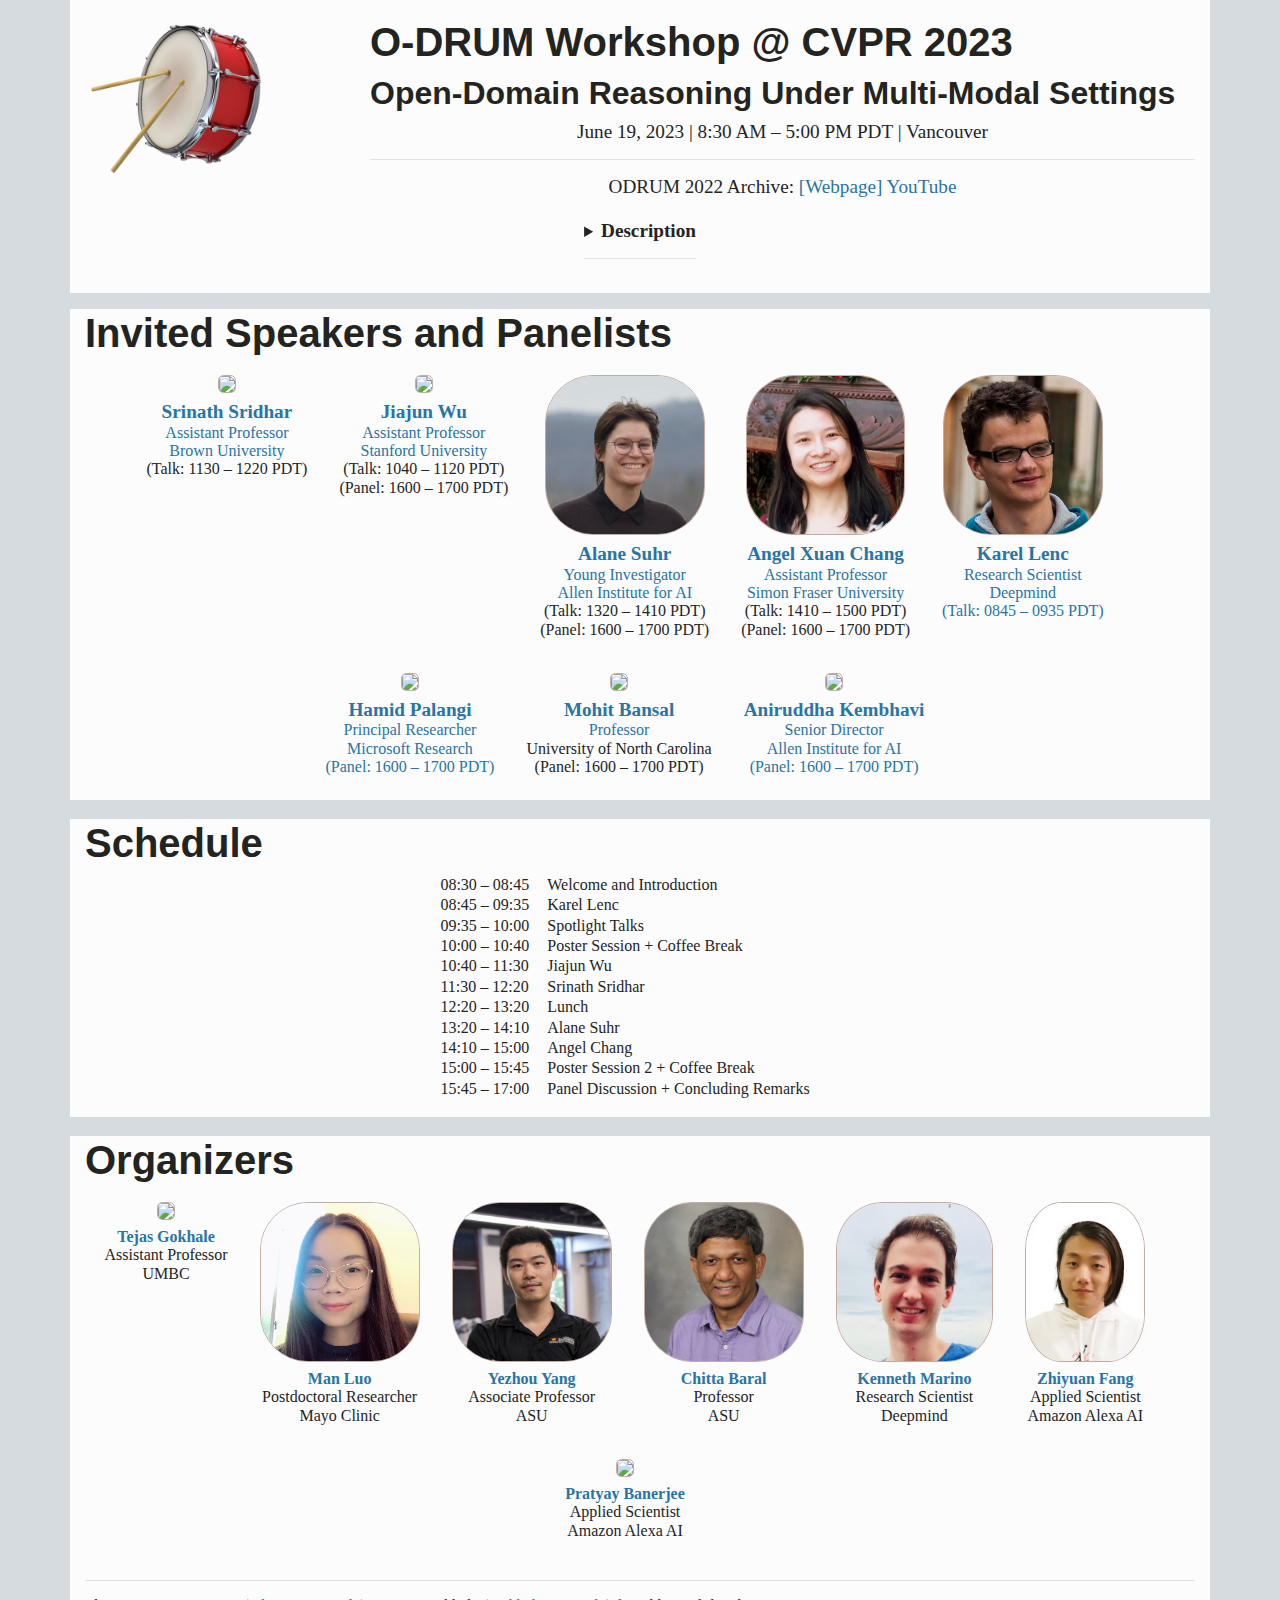
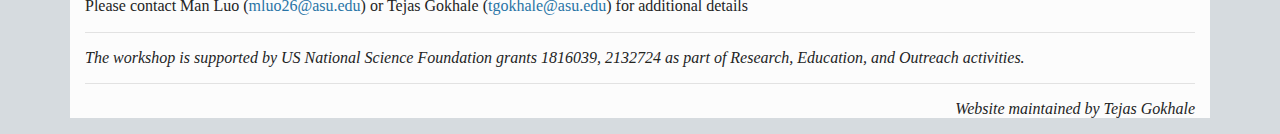
==== index.html @ 787901aa "updates" ====
<!doctype html>
<html lang="en" xmlns="http://www.w3.org/1999/xhtml">
<head>
  <meta charset="UTF-8">
  <meta name="viewport" content="width=device-width">
  <meta http-equiv="Content-Type" content="text/html; charset=UTF-8">
  <meta http-equiv="X-UA-Compatible" content="chrome=1">
  <meta name="author" content="Tejas Gokhale">
  <meta property="og:image" content="images/drum.png" />
  <title>O-DRUM CVPR 2023</title>
  <link rel="stylesheet" type="text/css" href="css/bootstrap.min.css">
  <link rel="icon" type="image/png" href="images/drum.png">
  <link href="https://use.fontawesome.com/releases/v5.0.4/css/all.css" rel="stylesheet">
  <meta name="mobile-web-app-capable" content="yes">
  <link rel="icon" href="./favicon.png" type="image/png" />

  <style>
    body {
      overflow-y: scroll;
    }
    .markdown-body h1 {
      display: flex;
    }
    .markdown-body form {
      margin-left: 10px;
    }
    .markdown-body input {
      margin: 0;
      padding: 0 10px;
      border: 1px solid #eaecef;
      border-radius: 3px;
      width: 100%;
      flex: 1 1;
    }
    table, tr, td {
      border: none;
    }
    table.fixed {table-layout:fixed; width:90px;}/*Setting the table width is important!*/
    table.fixed td {overflow:hidden;}/*Hide text outside the cell.*/
    table.fixed td:nth-of-type(1) {width:250px;}/*Setting the width of column 1.*/
    table.fixed td:nth-of-type(2) {width:250px;}/*Setting the width of column 2.*/
    table.fixed td:nth-of-type(3) {width:250px;}/*Setting the width of column 3.*/
    table.fixed td:nth-of-type(4) {width:250px;}/*Setting the width of column 4.*/
    table.fixed td:nth-of-type(5) {width:250px;}/*Setting the width of column 5.*/
  </style>
</head>

<body>
<div class="container" style="background-color: #fcfcfc;">
  <div class="row mb-3 justify-content-center">
    <div class="col-md-3" style="font-family: Lato, Helvetica, arial, sans-serif;">
      <img src="images/drum.png"  height=200px>
    </div>
    <div class="col-md-9">
      <br>
      <h1 >O-DRUM Workshop @ CVPR 2023</h1>
      <h2 >Open-Domain Reasoning Under Multi-Modal Settings</h2>
      <big><center>
        June 19, 2023 | 8:30 AM &ndash; 5:00 PM PDT | Vancouver 
        <br/> <hr>ODRUM 2022 Archive: <a href="./archive_2022.html">[Webpage]</a> <a href="https://youtu.be/vxizyhlTRLU"> YouTube </a> 
      </center></big>
              <br>
    </div>
    <center>
    <details>
      <summary><big><b>Description</b></big></summary>
      <p>
        AI has undergone a paradigm shift in the past decade &ndash; the connection between vision and language (V+L) is now an integral part of AI, with deep impact beyond vision and NLP &ndash; robotics, graphics, cybersecurity, and HCI are utilizing V+L tools and there are direct industrial implications for software, arts, and media. The link between vision and language is much more complex than simple image--text alignment – the use of language for reasoning beyond the visible (for example, physical reasoning, spatial reasoning, commonsense reasoning, and embodied reasoning) is being pursued. Open-Domain Reasoning in Multi-Modal Settings (ODRUM 2023) provides a platform for discussions on multimodal (vision+language) topics with special emphasis on reasoning capabilities.
      </p>
      <p>
        The aim of ODRUM 2023 is to address the emerging topic of visual reasoning using multiple modalities (such as text, images, videos, audio, etc.). The workshop will feature invited talks by experts in the realm of reasoning such as: embodied AI, navigation, learning via interaction and collaboration with humans, building large V+L that can perform multiple tasks, visual grounding, and the use of language to instruct robots. Participants and speakers will converge for a panel discussion to discuss the importance of reasoning (a core AI topic that has a rich and long history since the 1950s) to computer vision, relevance to recent progress in visual reasoning, discuss trends and challenges in open-domain reasoning, from different perspectives of NLP, vision, machine learning, and robotics researchers.
      </p>
    </details>
    <hr/><br/>
    </center>
  </div>
</div>


<div class="container" style="background-color: #fcfcfc;">
  <h1>Invited Speakers and Panelists</h1>
  <div class="row col-md-12 justify-content-center">
    <div class="profile">
      <a href="https://cs.brown.edu/people/ssrinath/">
        <img class="profile_img" height="160px" style="border-radius:30%" src="https://cs.brown.edu/people/ssrinath/images/www.jpg" >
        <br><big><b>Srinath Sridhar</b></big>
        <br/>Assistant Professor
        <br/>Brown University
      </a>
      <br/>(Talk: 1130 &ndash; 1220 PDT) 
    </div>

    <div class="profile">
      <a href="https://jiajunwu.com/">
        <img class="profile_img" height="160px" style="border-radius:30%" src="https://jiajunwu.com/images/Jiajun_Wu.jpg" >
        <br><big><b>Jiajun Wu</b></big>
        <br/>Assistant Professor
        <br/>Stanford University
      </a>
      <br/>(Talk: 1040 &ndash; 1120 PDT) 
      <br/>(Panel: 1600 &ndash; 1700 PDT)
    </div>

    <div class="profile">
      <a href="https://www.alanesuhr.com/">
        <img class="profile_img" height="160px" style="border-radius:30%" src="images/alane.jpg" >
        <br><big><b>Alane Suhr</b></big>
        <br/>Young Investigator
        <br/>Allen Institute for AI
      </a>
      <br/>(Talk: 1320 &ndash; 1410 PDT) 
      <br/>(Panel: 1600 &ndash; 1700 PDT)
    </div>

    <div class="profile">
      <a href="https://angelxuanchang.github.io/">
        <img class="profile_img" height="160px" style="border-radius:30%" src="images/angel.jpg" >
        <br><big><b>Angel Xuan Chang</b></big>
        <br/>Assistant Professor
        <br/>Simon Fraser University
      </a>
      <br/>(Talk: 1410 &ndash; 1500 PDT) 
      <br/>(Panel: 1600 &ndash; 1700 PDT)
    </div>

    <div class="profile">
      <a href="https://www.robots.ox.ac.uk/~karel/">
        <img class="profile_img" height="160px" style="border-radius:30%" src="images/karel.jpeg" >
        <br><big><b>Karel Lenc</b></big>
        <br/>Research Scientist
        <br/>Deepmind
        <br/>(Talk: 0845 &ndash; 0935 PDT)
      </a>
    </div>

    <div class="profile">
      <a href="https://www.hamidpalangi.com/">
        <img class="profile_img" height="160px" style="border-radius:30%" src="https://www.hamidpalangi.com/images/hamid_palangi_2021_b2.jpg" >
        <br><big><b>Hamid Palangi</b></big>
        <br/>Principal Researcher
        <br/>Microsoft Research
        <br/>(Panel: 1600 &ndash; 1700 PDT)
      </a>
    </div>

    <div class="profile">
      <a href="https://www.cs.unc.edu/~mbansal/">
        <img class="profile_img" height="160px" style="border-radius:30%" src="https://www.cs.unc.edu/~mbansal/images/mb2019.png" >
        <br><big><b>Mohit Bansal</b></big>
        <br/>Professor
      </a>
      <br/>University of North Carolina
      <br/>(Panel: 1600 &ndash; 1700 PDT)
    </div>

    <div class="profile">
      <a href="https://anikem.github.io/">
        <img class="profile_img" height="160px" style="border-radius:30%" src="https://anikem.github.io/images/profile_aniK.jpg" >
        <br><big><b>Aniruddha Kembhavi</b></big>
        <br/>Senior Director
        <br/>Allen Institute for AI
        <br/>(Panel: 1600 &ndash; 1700 PDT)
      </a>
    </div>
  </div>
</div>

<br>
<div class="container" style="background-color: #fcfcfc;">
  <h1>Schedule</h1>
  <div class="row col-md-12 justify-content-center">
    <table>
      <tr><td>08:30 &ndash; 08:45&nbsp;&nbsp;</td><td>&nbsp;&nbsp;Welcome and Introduction</td></tr>
      <tr><td>08:45 &ndash; 09:35&nbsp;&nbsp;</td><td>&nbsp;&nbsp;Karel Lenc</td></tr>
      <tr><td>09:35 &ndash; 10:00&nbsp;&nbsp;</td><td>&nbsp;&nbsp;Spotlight Talks</td></tr>
      <tr><td>10:00 &ndash; 10:40&nbsp;&nbsp;</td><td>&nbsp;&nbsp;Poster Session + Coffee Break</td></tr>
      <tr><td>10:40 &ndash; 11:30&nbsp;&nbsp;</td><td>&nbsp;&nbsp;Jiajun Wu</td></tr>
      <tr><td>11:30 &ndash; 12:20&nbsp;&nbsp;</td><td>&nbsp;&nbsp;Srinath Sridhar</td></tr>
      <tr><td>12:20 &ndash; 13:20&nbsp;&nbsp;</td><td>&nbsp;&nbsp;Lunch</td></tr>
      <tr><td>13:20 &ndash; 14:10&nbsp;&nbsp;</td><td>&nbsp;&nbsp;Alane Suhr</td></tr>
      <tr><td>14:10 &ndash; 15:00&nbsp;&nbsp;</td><td>&nbsp;&nbsp;Angel Chang</td></tr>
      <tr><td>15:00 &ndash; 15:45&nbsp;&nbsp;</td><td>&nbsp;&nbsp;Poster Session 2 + Coffee Break</td></tr>
      <tr><td>15:45 &ndash; 17:00&nbsp;&nbsp;</td><td>&nbsp;&nbsp;Panel Discussion + Concluding Remarks</td></tr>
    </table>
  </div>
  <br>
</div>
<br/>
<div class="container" style="background-color: #fcfcfc;">
  <h1>Organizers</h1>
  <div class="row col-md-12 justify-content-center">
    <div class="profile">
      <a href="https://tejasgokhale.com">
        <img class="profile_img" height="160px" style="border-radius:30%" src="https://www.tejasgokhale.com/images/tejas/tg_hawaii_square.png">
      <br><b>Tejas Gokhale</b></a>
      <br>Assistant Professor
      <br>UMBC
    </div>
    <div class="profile">
      <a href="https://luomancs.github.io/">
        <img class="profile_img" height="160px" style="border-radius:30%" src="images/man.jpg">
      <br><b>Man Luo</b></a>
      <br/>Postdoctoral Researcher
      <br/>Mayo Clinic
    </div>
    <div class="profile">
      <a href="https://yezhouyang.engineering.asu.edu/">
        <img class="profile_img" height="160px" style="border-radius:30%" src="images/yezhou.png">
      <br><b>Yezhou Yang</b></a>
      <br>Associate Professor
      <br>ASU
    </div> 
    <div class="profile">
      <a href="https://www.public.asu.edu/~cbaral/">
        <img class="profile_img" height="160px" style="border-radius:30%" src="images/cbaral.png">
        <br><b>Chitta Baral</b></a>
        <br>Professor
        <br>ASU<br>
    </div>
    <div class="profile">
      <a href="http://kennethmarino.com/">
        <img class="profile_img" height="160px" style="border-radius:30%" src="images/kenny.PNG">
      <br><b>Kenneth Marino</b></a>
      <br>Research Scientist
      <br>Deepmind
    </div>
    <div class="profile">
      <a href="https://www.public.asu.edu/~zfang29/">
        <img class="profile_img" height="160px" style="border-radius:30%" src="images/jacob.jpg">
      <br><b>Zhiyuan Fang</b></a>
      <br>Applied Scientist
      <br>Amazon Alexa AI
    </div>
    <div class="profile">
      <a href="https://pratyay-banerjee.github.io/">
        <img class="profile_img" height="160px" style="border-radius:30%" src="https://scholar.googleusercontent.com/citations?view_op=medium_photo&user=CtnHOHoAAAAJ&citpid=2">
      <br><b>Pratyay Banerjee</b></a>
      <br>Applied Scientist
      <br>Amazon Alexa AI
    </div>
  </div>


<!--     <h1>Call for Papers</h1>
    We invite submissions related to the broad topic area of multi-modal understanding, reasoning and comprehension, including but not limited to following topics:
    <ul>
      <li> Visual Reasoning using multiple modalities such as images, videos, audio, and text </li>
      <li> Visual Grounding with natural language </li>
      <li> Embodied perception, such as vision--language navigation </li>
      <li> Use of natural language, instructions, or other vision--language supervision in robotics </li>
      <li> Collaborative and multimodal learning, with human interaction and/or feedback </li>
      <li> Multimodal information retrieval </li>
      <li> Methods of retrieval that facilitate additional tasks, such as image and video captioning, visual grounding, VQA, image generation, and graphics, among others
      </li>
      <li> Utilization of Retrieval in unsupervised/few-shot/zero-shot learning for data augmentation and generation. </li>
      <li> New datasets or task designs for open-domain reasoning, use of knowledge bases in multimodal reasoning, or any other multimodal tasks </li>
      <li> Modification and enhancement of existing multi-modal comprehension tasks, including VQA, VQA with Knowledge (e.g., OK-VQA, Web-QA, etc).</li>
      <li> Design of new evaluation metrics for multimodal tasks </li>
      <li> Analysis, commentary, or position pieces on existing evaluation metrics in multimodal tasks </li>
      <li> Image and video analytics </li>
      <li> Efficient and/or robust representation learning </li>
      <li> Reliability and Robustness issues in multimodal learning and reasoning </li>
      <li> The role of external knowledge in multimodal reasoning </li>
      <li> Continual / Lifelong / Online multimodal learning </li>
    </ul>
    <p>
      We encourage two types of submissions:
      <ul>
        <li> Extended abstracts (four pages plus an unlimited number of references) </li>
        <li> Long papers (8 pages maximum with unlimited references) </li>
      </ul>
    </p>
    <p>
      All submitted materials must be anonymized and formatted according to the <a href="https://cvpr2023.thecvf.com/Conferences/2023/AuthorGuidelines"> CVPR 2023 author guidelines and template</a>. Accepted papers will be presented as posters at the workshop, where attendees, invited speakers, and organizers will engage in discussion. We intend to highlight three best papers during the workshop session with spotlight presentations. We will give authors of all accepted papers an option to opt-in or opt-out of CVPR proceedings.
    </p>

    <br/>
    <h3>Important Dates:</h3>
      <table border="1" cellpadding="15">
        <tr>
          <td>&diams; <i>Submission Deadline:</i>&nbsp;&nbsp;</td><td>&nbsp;&nbsp;March 24, 2023, 23:59 PDT</td>
        </tr>
        <tr>
          <td>&diams; <i>Notification of Decision:</i>&nbsp;&nbsp;</td><td>&nbsp;&nbsp;March 31, 2023</td>
        </tr>
        <tr>
          <td>&diams; <i>Camera Ready Deadline:</i>&nbsp;&nbsp;</td><td>&nbsp;&nbsp;April 08, 2022 , 12:00 PDT</td>
        </tr>
        <tr>
          <td>&diams; <i>Submission website (CMT):</i></td>
          <td> <a href="https://cmt3.research.microsoft.com/ODRUM2023/">https://cmt3.research.microsoft.com/ODRUM2023/</a> </td>
        </tr>
      </table>
      <br/>


    <br/><hr/><br/> -->
 
      <hr>
      Please contact Man Luo (<a href="mailto: mluo26@asu.edu">mluo26@asu.edu</a>) or Tejas Gokhale (<a href="mailto: tgokhale@asu.edu">tgokhale@asu.edu</a>) for additional details
      <hr>
      <i> The workshop is supported by US National Science Foundation grants 1816039, 2132724 as part of Research, Education, and Outreach activities. </i>
      <hr>
      <p align='right'><i>Website maintained by Tejas Gokhale </i> </p>

  </div>
<!-- </div> -->
</body>
</html>
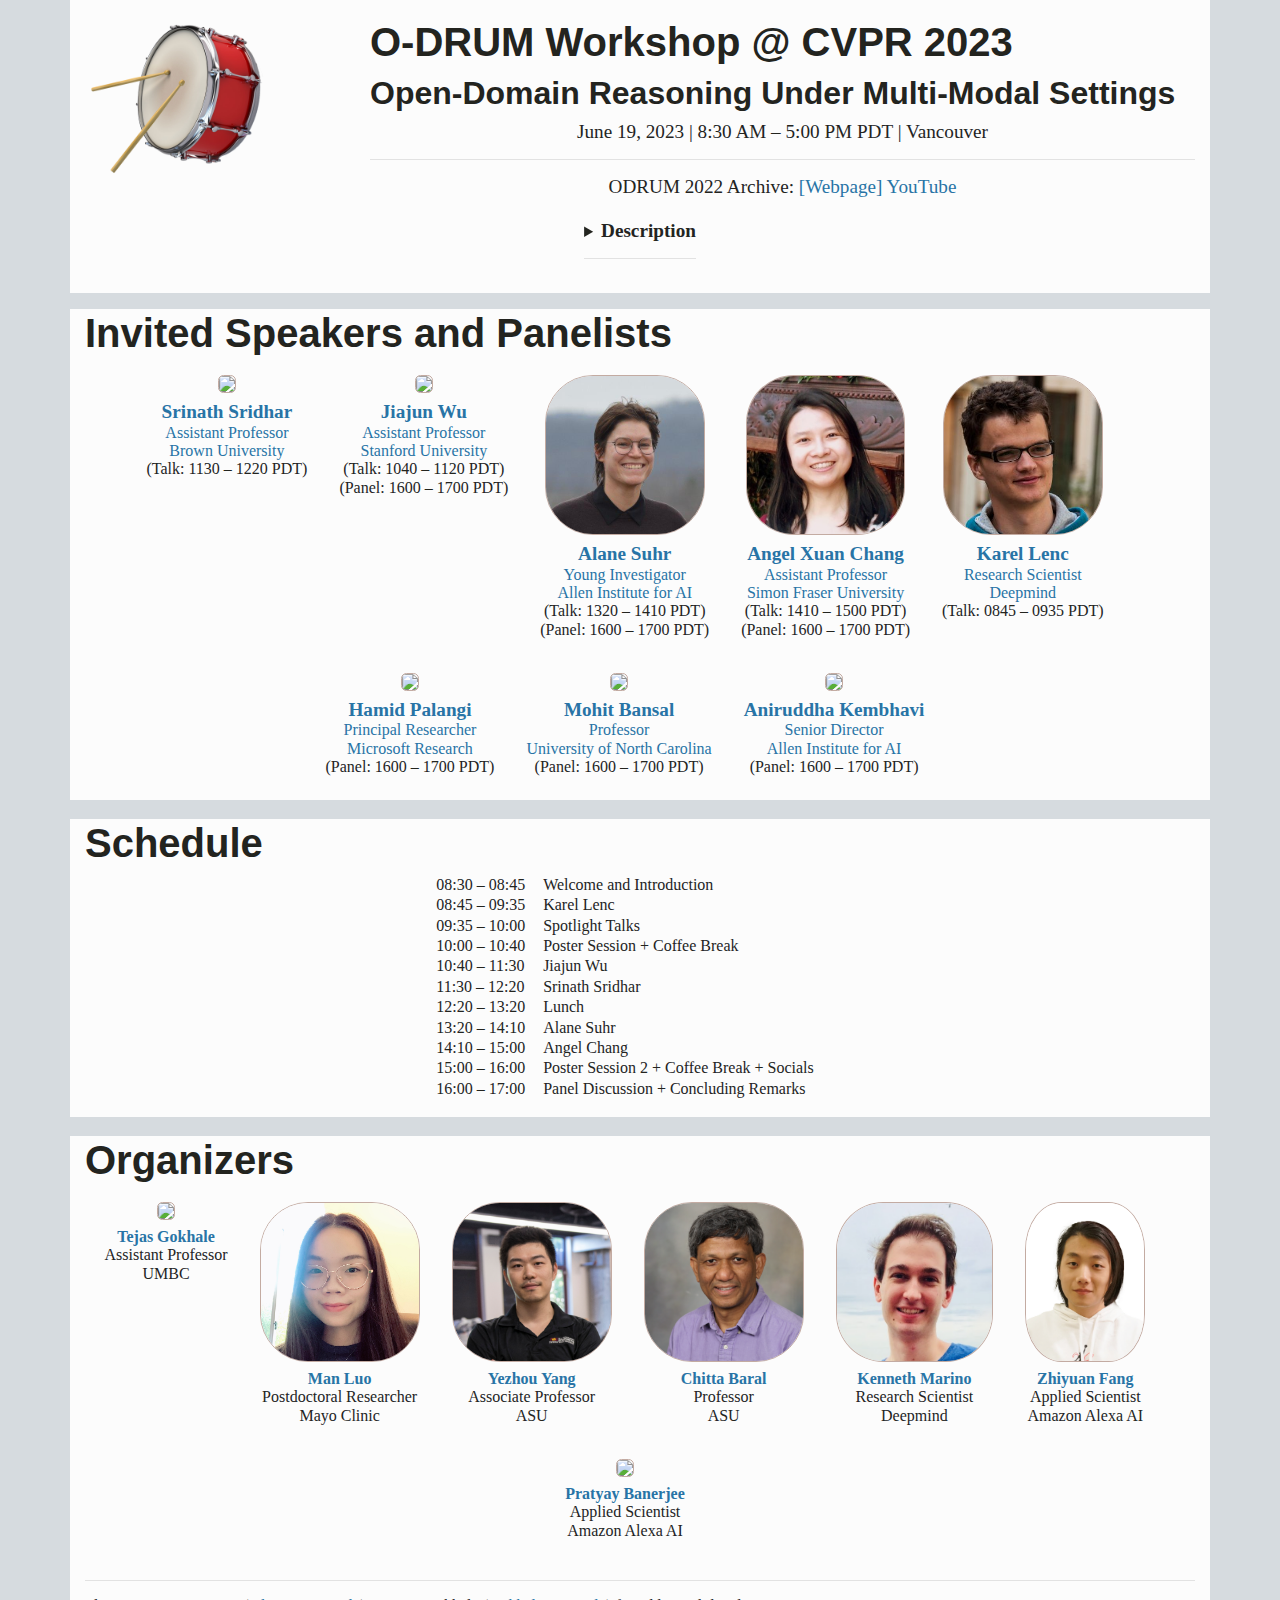
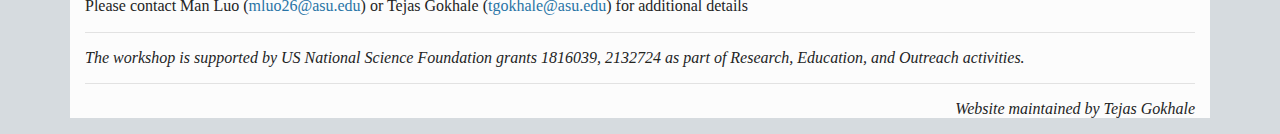
==== commit 23899d1f: "Update index.html" ====
--- a/index.html
+++ b/index.html
@@ -129,8 +129,8 @@
         <br><big><b>Karel Lenc</b></big>
         <br/>Research Scientist
         <br/>Deepmind
-        <br/>(Talk: 0845 &ndash; 0935 PDT)
-      </a>
+      </a>
+      <br/>(Talk: 0845 &ndash; 0935 PDT)
     </div>
 
     <div class="profile">
@@ -139,8 +139,8 @@
         <br><big><b>Hamid Palangi</b></big>
         <br/>Principal Researcher
         <br/>Microsoft Research
-        <br/>(Panel: 1600 &ndash; 1700 PDT)
-      </a>
+      </a>
+      <br/>(Panel: 1600 &ndash; 1700 PDT)
     </div>
 
     <div class="profile">
@@ -148,8 +148,8 @@
         <img class="profile_img" height="160px" style="border-radius:30%" src="https://www.cs.unc.edu/~mbansal/images/mb2019.png" >
         <br><big><b>Mohit Bansal</b></big>
         <br/>Professor
-      </a>
-      <br/>University of North Carolina
+        <br/>University of North Carolina
+      </a>
       <br/>(Panel: 1600 &ndash; 1700 PDT)
     </div>
 
@@ -159,8 +159,8 @@
         <br><big><b>Aniruddha Kembhavi</b></big>
         <br/>Senior Director
         <br/>Allen Institute for AI
-        <br/>(Panel: 1600 &ndash; 1700 PDT)
-      </a>
+      </a>
+      <br/>(Panel: 1600 &ndash; 1700 PDT)
     </div>
   </div>
 </div>
@@ -179,8 +179,8 @@
       <tr><td>12:20 &ndash; 13:20&nbsp;&nbsp;</td><td>&nbsp;&nbsp;Lunch</td></tr>
       <tr><td>13:20 &ndash; 14:10&nbsp;&nbsp;</td><td>&nbsp;&nbsp;Alane Suhr</td></tr>
       <tr><td>14:10 &ndash; 15:00&nbsp;&nbsp;</td><td>&nbsp;&nbsp;Angel Chang</td></tr>
-      <tr><td>15:00 &ndash; 15:45&nbsp;&nbsp;</td><td>&nbsp;&nbsp;Poster Session 2 + Coffee Break</td></tr>
-      <tr><td>15:45 &ndash; 17:00&nbsp;&nbsp;</td><td>&nbsp;&nbsp;Panel Discussion + Concluding Remarks</td></tr>
+      <tr><td>15:00 &ndash; 16:00&nbsp;&nbsp;</td><td>&nbsp;&nbsp;Poster Session 2 + Coffee Break + Socials</td></tr>
+      <tr><td>16:00 &ndash; 17:00&nbsp;&nbsp;</td><td>&nbsp;&nbsp;Panel Discussion + Concluding Remarks</td></tr>
     </table>
   </div>
   <br>
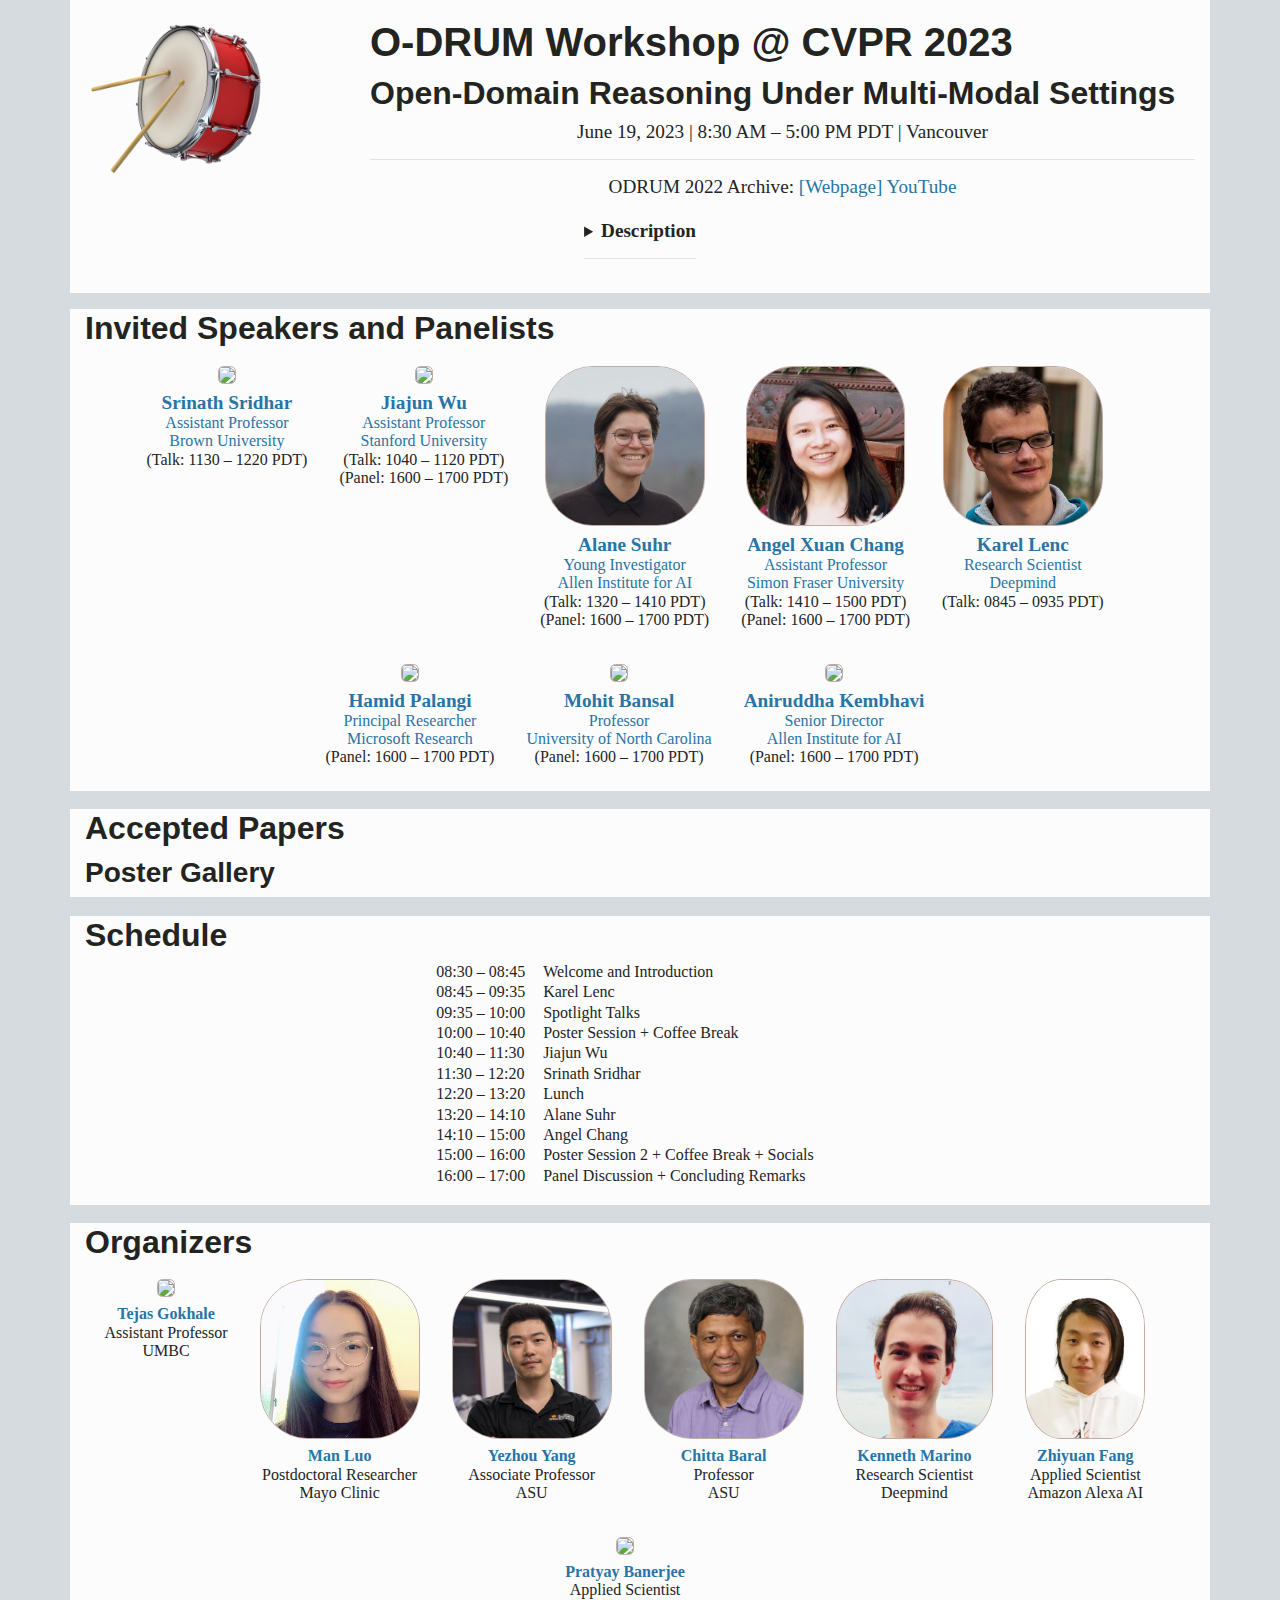
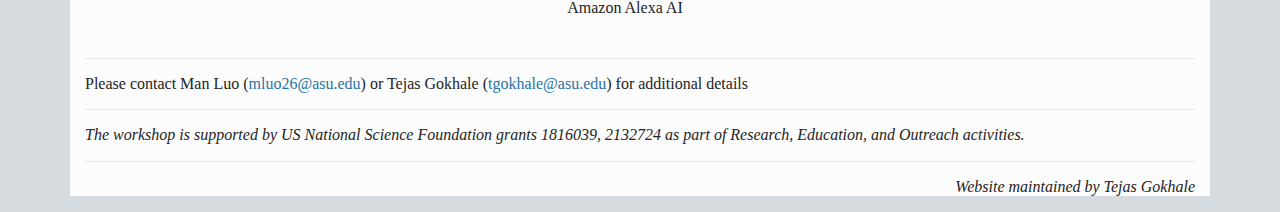
==== commit 0beabb3e: "Update index.html" ====
--- a/index.html
+++ b/index.html
@@ -78,7 +78,7 @@
 
 
 <div class="container" style="background-color: #fcfcfc;">
-  <h1>Invited Speakers and Panelists</h1>
+  <h2>Invited Speakers and Panelists</h2>
   <div class="row col-md-12 justify-content-center">
     <div class="profile">
       <a href="https://cs.brown.edu/people/ssrinath/">
@@ -167,7 +167,18 @@
 
 <br>
 <div class="container" style="background-color: #fcfcfc;">
-  <h1>Schedule</h1>
+  <h2>Accepted Papers</h2>
+  <div class="row col-md-12 justify-content-center">
+  </div>
+
+  <h3>Poster Gallery</h3>
+  <div class="row col-md-12 justify-content-center">
+  </div>
+</div>
+
+<br>
+<div class="container" style="background-color: #fcfcfc;">
+  <h2>Schedule</h2>
   <div class="row col-md-12 justify-content-center">
     <table>
       <tr><td>08:30 &ndash; 08:45&nbsp;&nbsp;</td><td>&nbsp;&nbsp;Welcome and Introduction</td></tr>
@@ -187,7 +198,7 @@
 </div>
 <br/>
 <div class="container" style="background-color: #fcfcfc;">
-  <h1>Organizers</h1>
+  <h2>Organizers</h2>
   <div class="row col-md-12 justify-content-center">
     <div class="profile">
       <a href="https://tejasgokhale.com">
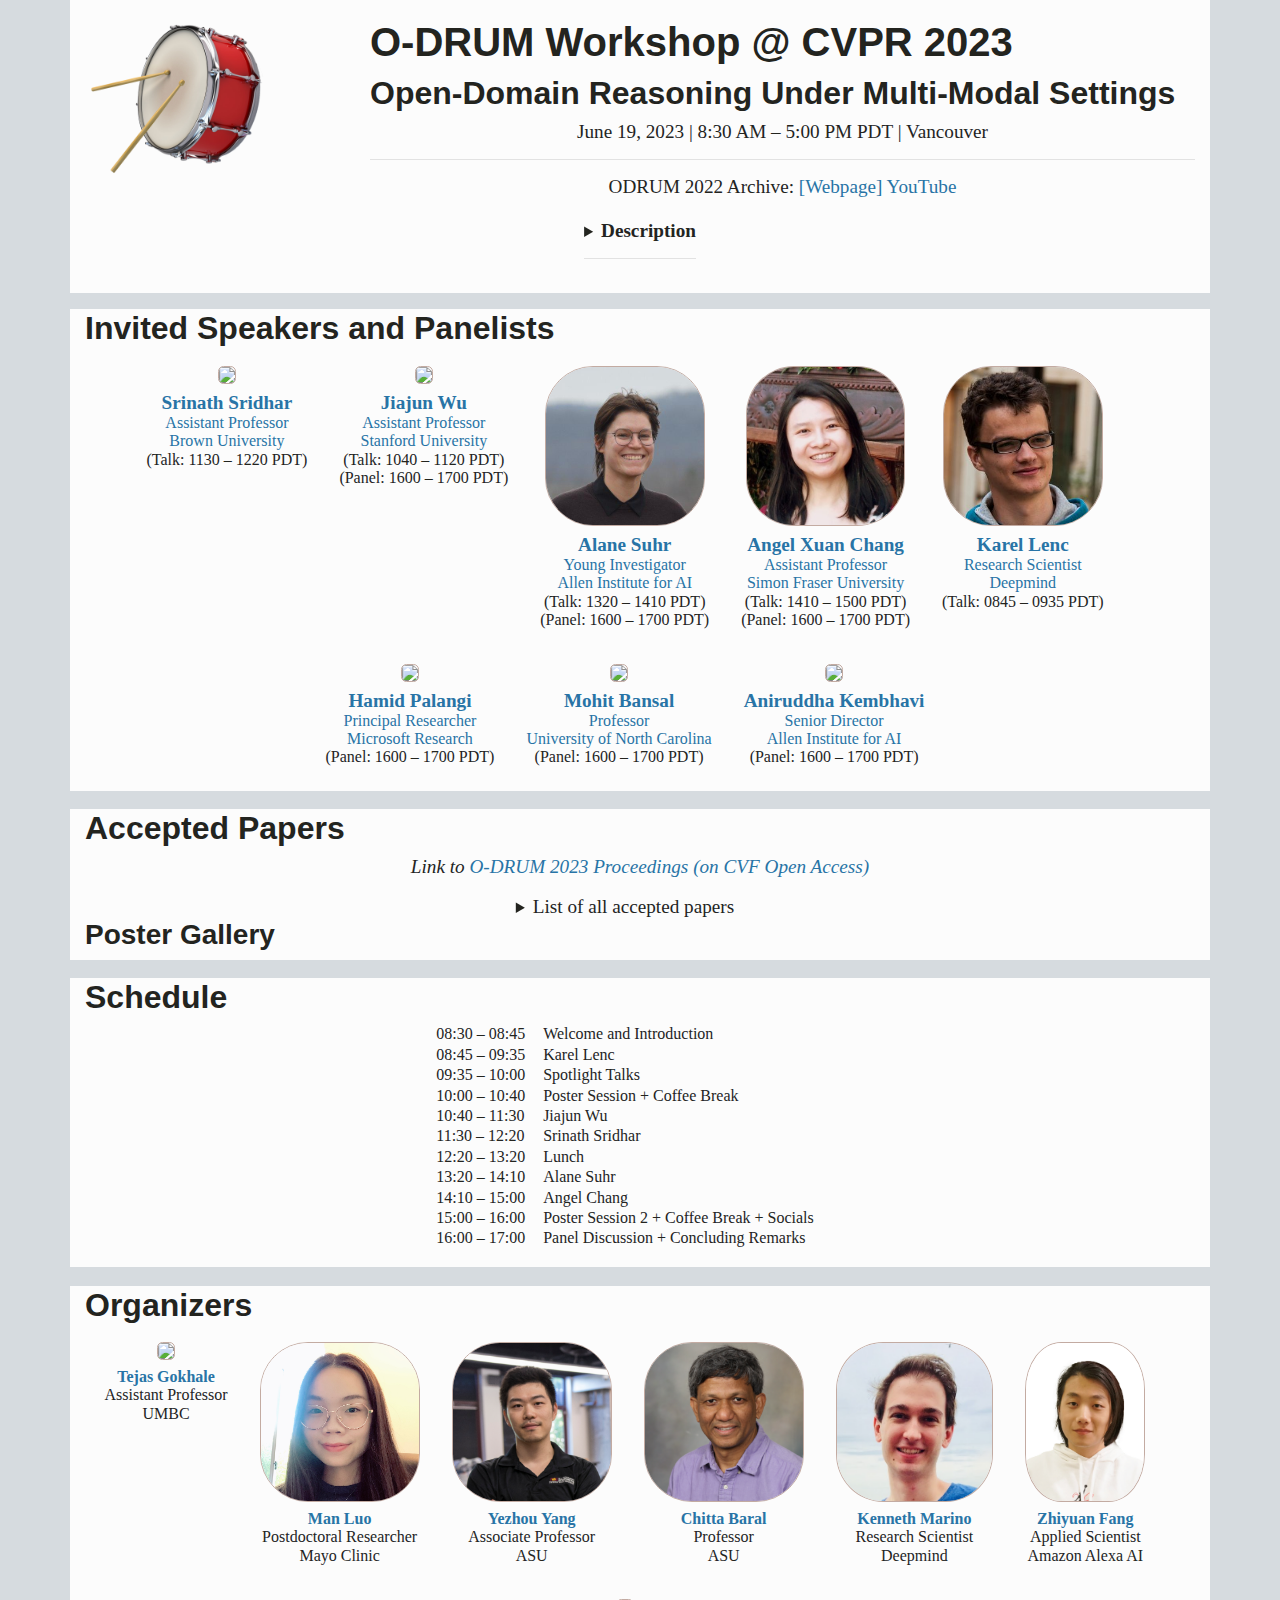
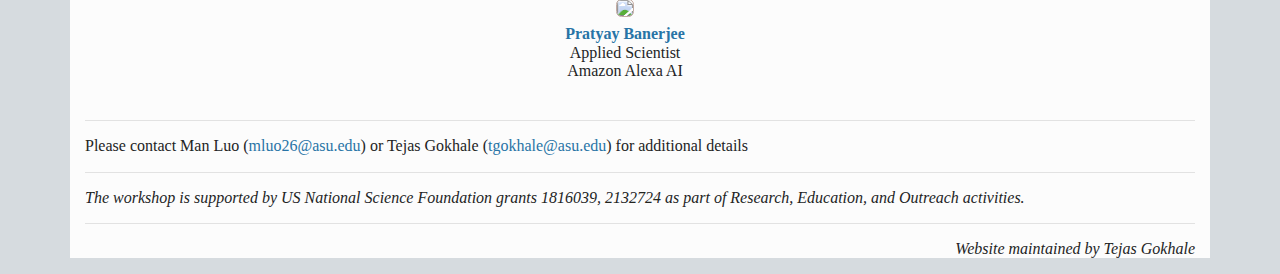
==== commit d731f031: "Update index.html" ====
--- a/index.html
+++ b/index.html
@@ -168,7 +168,122 @@
 <br>
 <div class="container" style="background-color: #fcfcfc;">
   <h2>Accepted Papers</h2>
+  <center><i><big>Link to <a href="https://openaccess.thecvf.com/CVPR2023_workshops/O-DRUM">O-DRUM 2023 Proceedings (on CVF Open Access)</a></big></i></center>
+  <br>
   <div class="row col-md-12 justify-content-center">
+    <details><summary><big>List of all accepted papers</big></summary>
+      <ul>
+      <li>
+        Learn to Explain: Multimodal Reasoning via Thought Chains for Science Question Answering
+        <br/> <i>Pan Lu (The University of California, Los Angeles)*; Swaroop Ranjan Mishra (self); Tony Xia (UCLA); Liang Qiu (University of California, Los Angeles); Kai-Wei Chang (UCLA); Song-Chun Zhu (ucla); Oyvind Tafjord (AI2); Peter Clark (Allen Institute for AI); Ashwin Kalyan (Georgia Institute of Technology)</i>
+      </li>
+      <li>
+        Dynamic Prompt Learning via Policy Gradient for Semi-structured Mathematical Reasoning
+        <i>Pan Lu (The University of California, Los Angeles)*; Liang Qiu (University of California, Los Angeles); Kai-Wei Chang (UCLA); Ying Nian Wu (University of California, Los Angeles); Song-Chun Zhu (ucla); Tanmay Rajpurohit (Georgia Institute of Technology); Peter Clark (Allen Institute for AI); Ashwin Kalyan (Georgia Institute of Technology)</i>
+      </li>
+
+      <li>TEVAD: Improved video anomaly detection with captions
+        <i>Weiling Chen (Hyundai Motor Group Innovation Center in Singapore)*; Keng Teck Ma ( Hyundai Motor Group Innovation Center in Singapore); Zi Jian Yew (Hyundai Motor Group Innovation Center in Singapore); Minhoe Hur (AIRS Company, Hyundai Motor Group); David AA Khoo (Hyundai Motor Group Innovation Center in Singapore)</i>
+      </li>
+
+      <li>VLMs and LLMs Can Help Detect Human-Object Interactions with Weak Supervision
+        <i>Mesut Erhan Unal (University of Pittsburgh)*; Adriana Kovashka (University of Pittsburgh)  </i>
+      </li>
+
+      <li>Enhancing the Role of Context in Region-Word Alignment for Object Detection
+        <i>Kyle R Buettner (University of Pittsburgh)*; Adriana Kovashka (University of Pittsburgh) </i>
+      </li>
+
+      <li>eP-ALM: Efficient Perceptual Augmentation of Language Models
+        <i>Mustafa Shukor (Sorbonne University)*; Corentin Dancette (Sorbonne Universite); Matthieu Cord (Sorbonne University)  </i>
+      </li>
+
+      <li>Peekaboo: Text to Image Diffusion Models are Zero-Shot Segmentors
+        <i>Ryan D Burgert (Stony Brook University); Kanchana N Ranasinghe (Stony Brook University)*; Xiang Li (Stony Brook University); Michael S Ryoo (Stony Brook/Google) </i>
+      </li>
+
+      <li>Generative Bias for Robust Visual Question Answering
+        <i>Jae Won Cho (KAIST)*; Dong-Jin Kim (Hanyang University); Hyeonggon Ryu (KAIST); In So Kweon (KAIST)  </i>
+      </li>
+
+      <li>Improving language-supervised object detection with linguistic structure analysis
+        <i>Arushi Rai (University of Pittsburgh)*; Adriana Kovashka (University of Pittsburgh)  </i>
+      </li>
+
+      <li>VEIL: Vetting Extracted Image Labels from In-the-Wild Captions for Weakly-Supervised Object Detection
+        <i>Arushi Rai (University of Pittsburgh)*; Adriana Kovashka (University of Pittsburgh)  </i>
+      </li>
+
+      <li>Boosting Weakly Supervised Object Detection using Hallucinated Depth
+        <i>Cagri Gungor (University of Pittsburgh)*; Adriana Kovashka (University of Pittsburgh)  </i>
+      </li>
+
+      <li>BMRN: Boundary Matching and Refinement Network for Temporal Moment Localization with Natural Language
+        <i>Muah Seol (ETRI); Jonghee Kim (ETRI); Jinyoung Moon (Electronics and Telecommunications Research Institute)* </i>
+      </li>
+
+      <li>Making the V in Text-VQA Matter
+        <i>Shamanthak Hegde (KLE Technological University, Hubballi)*; Soumya Shamarao Jahagirdar (International Institute of Information Technology Hyderabad); Shankar Gangisetty (IIIT Hyderabad ) </i>
+      </li>
+
+      <li>Weakly Supervised Visual Question Answer Generation
+        <i>Charani Alampalle (AlphaICs); Shamanthak Hegde (KLE Technological University, Hubballi)*; Soumya Shamarao Jahagirdar (International Institute of Information Technology Hyderabad); Shankar Gangisetty (IIIT Hyderabad ) </i>
+      </li>
+
+      <li>Visual Semantic Relatedness Dataset for Image Captioning
+        <i>Ahmed A Sabir (Universitat Politècnica de Catalunya)*; Francesc Moreno (IRI); Lluís Padró (Universitat Politècnica de Catalunya) </i>
+      </li>
+
+      <li>CLIP-Guided Vision-Language Pre-training for Question Answering in 3D Scenes
+        <i>Maria Parelli (ETH Zurich); Alexandros Delitzas (ETH Zurich)*; Nikolas Hars (ETH Zurich); Georgios Vlassis (ETH Zurich); Sotirios-Konstantinos Anagnostidis (ETH Zurich); Gregor Bachmann (ETH Zurich); Thomas Hofmann (ETH Zurich)  </i>
+      </li>
+
+      <li>T2V2T: Text-to-Video-to-Text Fusion for Text-to-Video Retrieval
+        <i>Jonghee Kim (ETRI)*; Youngwan Lee (ETRI); Jinyoung Moon (Electronics and Telecommunications Research Institute)  </i>
+      </li>
+
+      <li>An Examination of the Robustness of Reference-Free Image Captioning Evaluation Metrics
+        <i>Saba Ahmadi (University of Montreal, Mila)*; Aishwarya Agrawal (University of Montreal, Mila, DeepMind)  </i>
+      </li>
+
+      <li>Distilling from Vision-Language Models for Improved OOD Generalization in Image Classification
+        <i>Sravanti Addepalli (Indian Institute of Science)*; Ashish R Asokan (Indian Institute of Science); Lakshay Sharma (Indian Institute of Science); Venkatesh Babu RADHAKRISHNAN (Indian Institute of Science) </i>
+      </li>
+
+      <li>RMLVQA: A Margin Loss Approach For Visual Question Answering with Language Biases
+        <i>Abhipsa Basu (Indian Institute of Science, Bangalore)*; Sravanti Addepalli (Indian Institute of Science); Venkatesh Babu RADHAKRISHNAN (Indian Institute of Science) </i>
+      </li>
+
+      <li>ViperGPT: Visual Inference via Python Execution for Reasoning
+        <i>Dídac Surís (Columbia University); Sachit Menon (Columbia University)*; Carl Vondrick (Columbia University)  </i>
+      </li>
+
+      <li>Curriculum Learning for Data-Efficient Vision-Language Alignment
+        <i>Tejas Srinivasan (University of Southern California)*; Xiang Ren (University of Southern California); Jesse Thomason (University of Southern California) </i>
+      </li>
+
+      <li>VLN Pretraining Still Works with Nonsensical or Irrelevant Instructions
+        <i>Wang Zhu (University of Southern California)*; Ishika Singh (University of Southern California); Yuan Huang (University of Southern California ); Robin Jia (); Jesse Thomason (University of Southern California) </i>
+      </li>
+
+      <li>Distinguish and Rank hard-negatives to enhance compositional understanding
+        <i>LE ZHANG (mila)*; Aishwarya Agrawal (University of Montreal, Mila, DeepMind) </i>
+      </li>
+
+      <li>MAPL: Parameter-Efficient Adaptation of Unimodal Pre-Trained Models for Vision-Language Few-Shot Prompting
+        <i>Oscar Mañas (Mila - Quebec AI Institute, Université de Montréal)*; Pau Rodriguez (Apple); Saba Ahmadi (Mila - Quebec AI Institute, Université de Montréal); Aida Nematzadeh (DeepMind); Yash Goyal (Samsung - SAIT AI Lab Montreal); Aishwarya Agrawal (University of Montreal, Mila, DeepMind)  </i>
+      </li>
+
+      <li>In Search For A Good Prompt in Zero-shot Visual Question Answering
+        <i>Md Rabiul Awal (Mila)*; LE ZHANG (mila); Aishwarya Agrawal (University of Montreal, Mila, DeepMind)  </i>
+      </li>
+
+      <li>SQA3D: Situated Question Answering in 3D Scenes
+        <i>Xiaojian Ma (University of California, Los Angeles)* </i>
+      </li>
+    </ul>
+    </details>
+
   </div>
 
   <h3>Poster Gallery</h3>
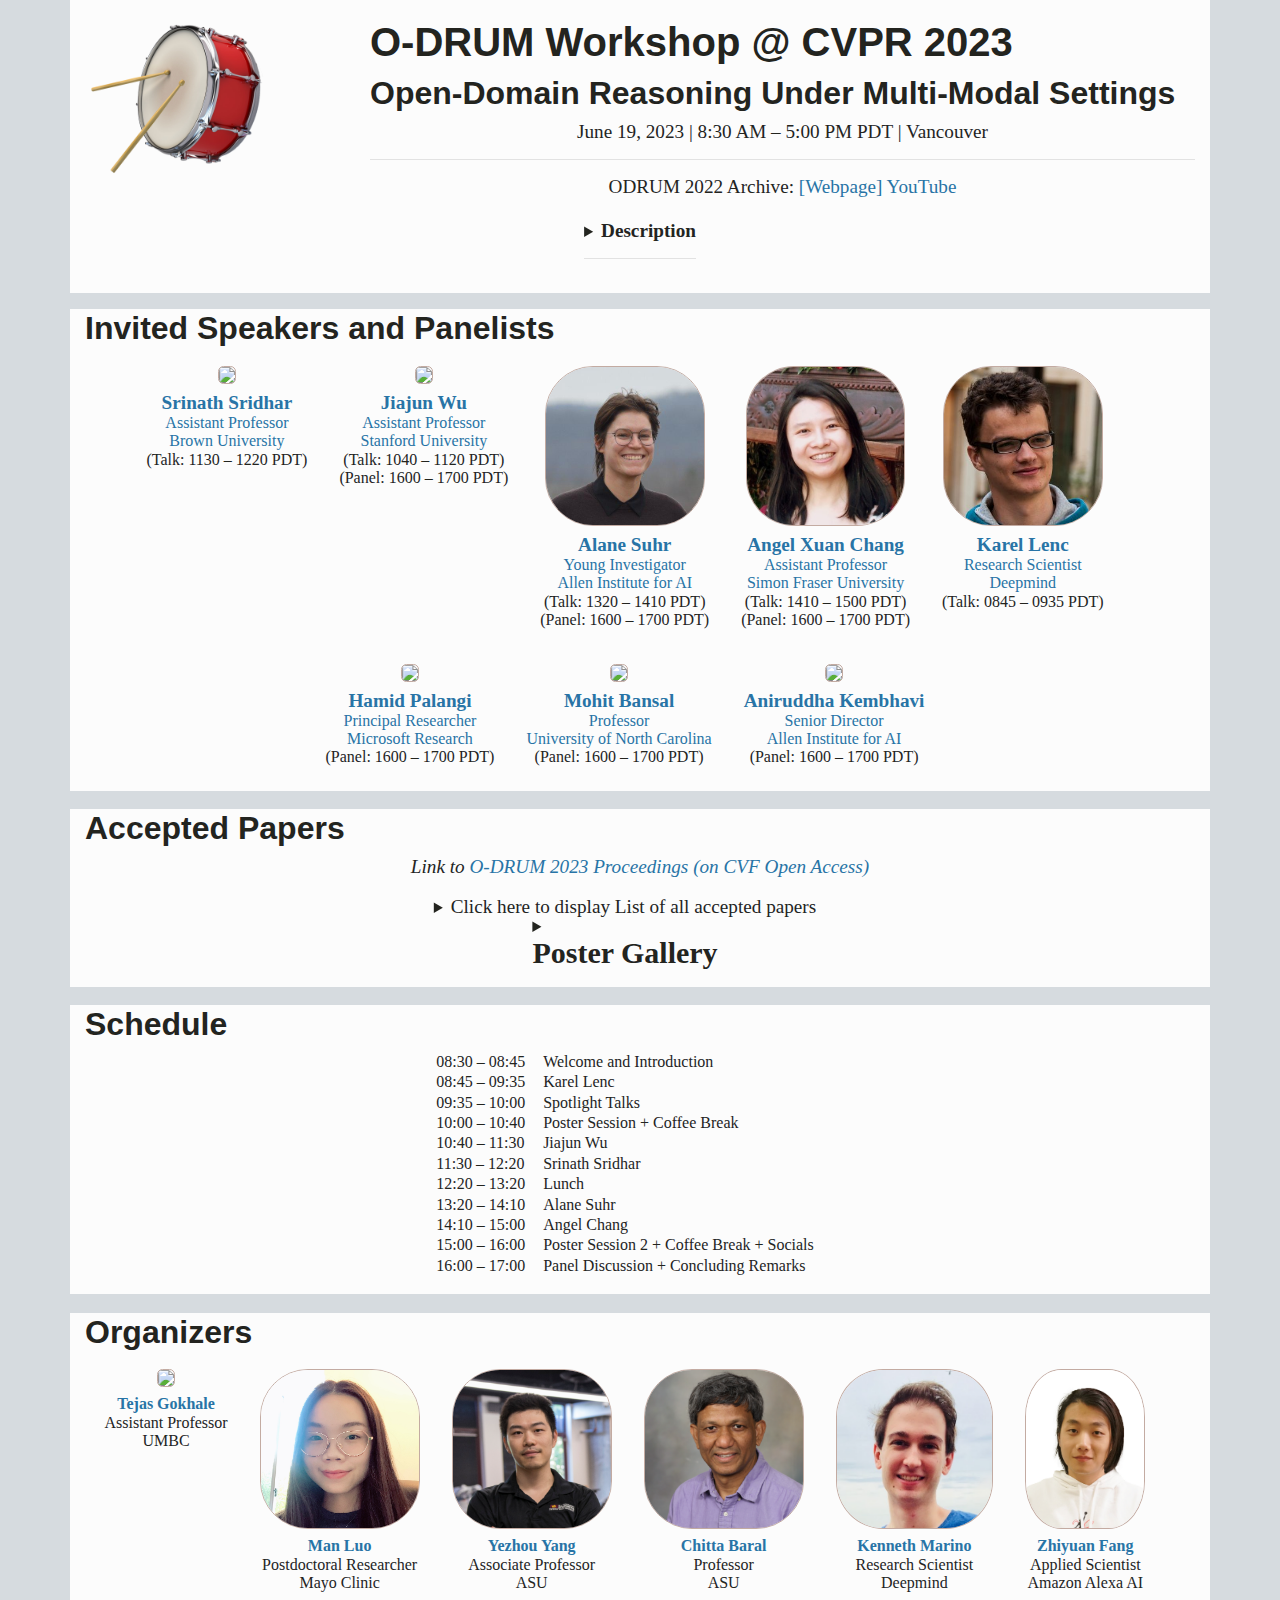
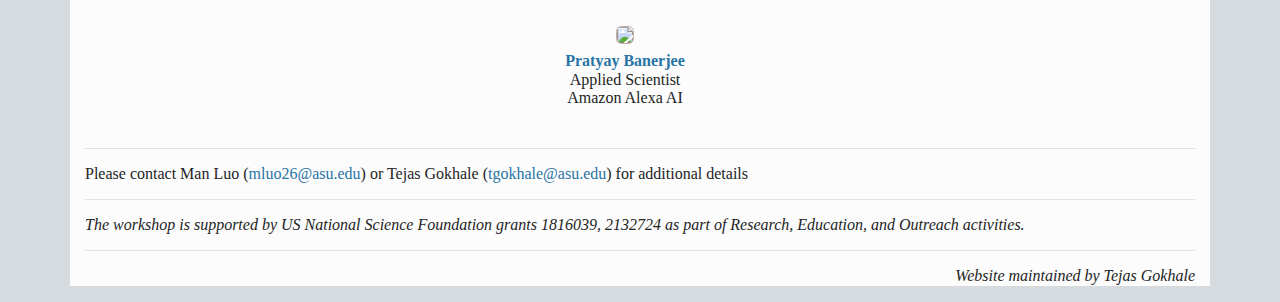
==== commit 100900a6: "posters" ====
--- a/index.html
+++ b/index.html
@@ -171,7 +171,7 @@
   <center><i><big>Link to <a href="https://openaccess.thecvf.com/CVPR2023_workshops/O-DRUM">O-DRUM 2023 Proceedings (on CVF Open Access)</a></big></i></center>
   <br>
   <div class="row col-md-12 justify-content-center">
-    <details><summary><big>List of all accepted papers</big></summary>
+    <details><summary><big>Click here to display List of all accepted papers</big></summary>
       <ul>
       <li>
         Learn to Explain: Multimodal Reasoning via Thought Chains for Science Question Answering
@@ -286,9 +286,51 @@
 
   </div>
 
-  <h3>Poster Gallery</h3>
   <div class="row col-md-12 justify-content-center">
-  </div>
+    <details><summary><p style="font-size: 30px;font-weight: 800;">Poster Gallery</p></summary>
+    <embed src="posters_2023/poster_2.pdf#view=FitH" width="1000px" height="600px" />
+    <br/>
+    <embed src="posters_2023/poster_4.pdf#view=FitH" width="1000px" height="600px" />
+    <br/>
+    <embed src="posters_2023/poster_5.pdf#view=FitH" width="1000px" height="600px" />
+    <br/>
+    <embed src="posters_2023/poster_6.pdf#view=FitH" width="1000px" height="600px" />
+    <br/>
+    <embed src="posters_2023/poster_7.pdf#view=FitH" width="1000px" height="600px" />
+    <br/>
+    <embed src="posters_2023/poster_8.pdf#view=FitH" width="1000px" height="600px" />
+    <br/>
+    <embed src="posters_2023/poster_9.pdf#view=FitH" width="1000px" height="600px" />
+    <br/>
+<!--     <embed src="posters_2023/poster_10.pdf#view=FitH" width="1000px" height="600px" />
+    <br/> -->
+    <embed src="posters_2023/poster_13.pdf#view=FitH" width="1000px" height="600px" />
+    <br/>
+    <embed src="posters_2023/poster_14.pdf#view=FitH" width="1000px" height="600px" />
+    <br/>
+    <embed src="posters_2023/poster_16.pdf#view=FitH" width="1000px" height="600px" />
+    <br/>
+    <embed src="posters_2023/poster_18.pdf#view=FitH" width="1000px" height="600px" />
+    <br/>
+    <embed src="posters_2023/poster_19.pdf#view=FitH" width="1000px" height="600px" />
+    <br/>
+    <embed src="posters_2023/poster_20.pdf#view=FitH" width="1000px" height="600px" />
+    <br/>
+    <embed src="posters_2023/poster_23.pdf#view=FitH" width="1000px" height="600px" />
+    <br/>
+    <embed src="posters_2023/poster_24.pdf#view=FitH" width="1000px" height="600px" />
+    <br/>
+    <embed src="posters_2023/poster_25.pdf#view=FitH" width="1000px" height="600px" />
+    <br/>
+    <embed src="posters_2023/poster_26.pdf#view=FitH" width="1000px" height="600px" />
+    <br/>
+    <embed src="posters_2023/poster_30.pdf#view=FitH" width="1000px" height="600px" />
+    <br/>
+    <embed src="posters_2023/poster_34.pdf#view=FitH" width="1000px" height="600px" />
+    <br/>
+    <embed src="posters_2023/poster_36.pdf#view=FitH" width="1000px" height="600px" />
+  </div>
+</details>
 </div>
 
 <br>
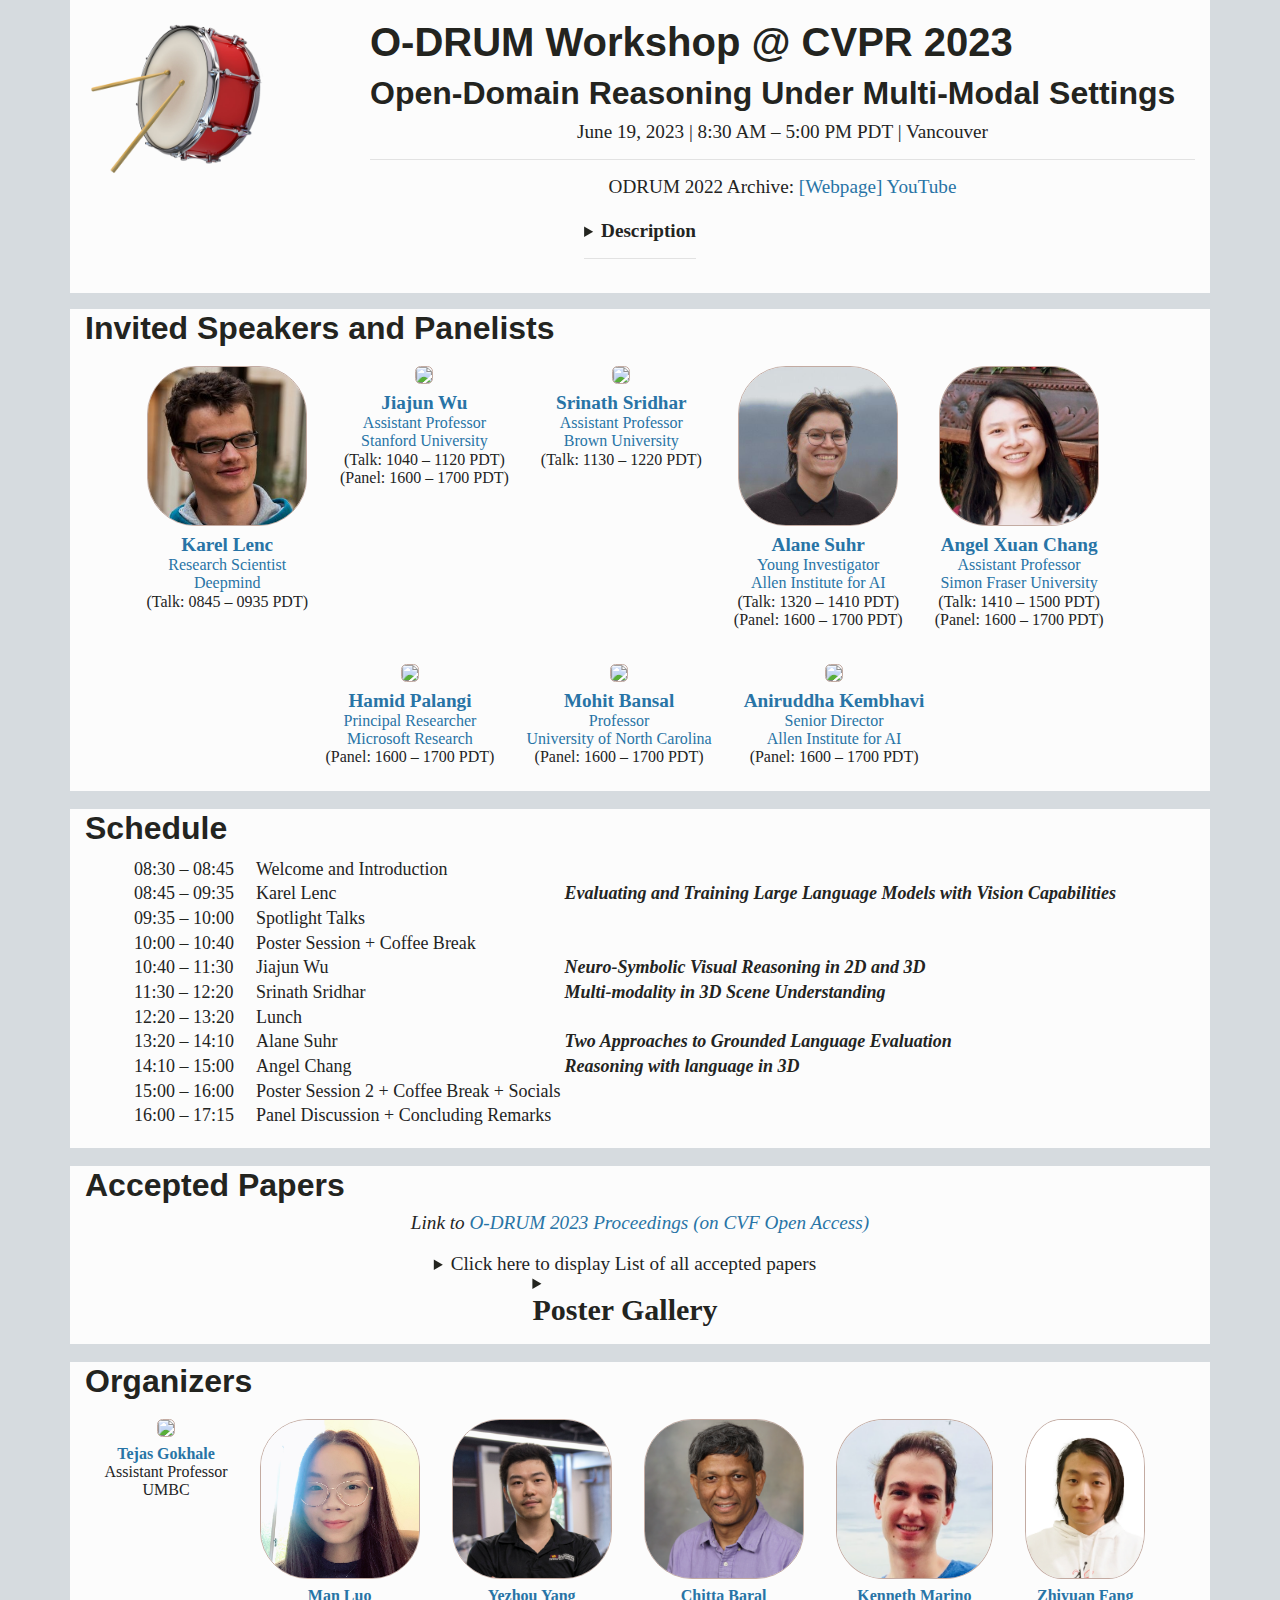
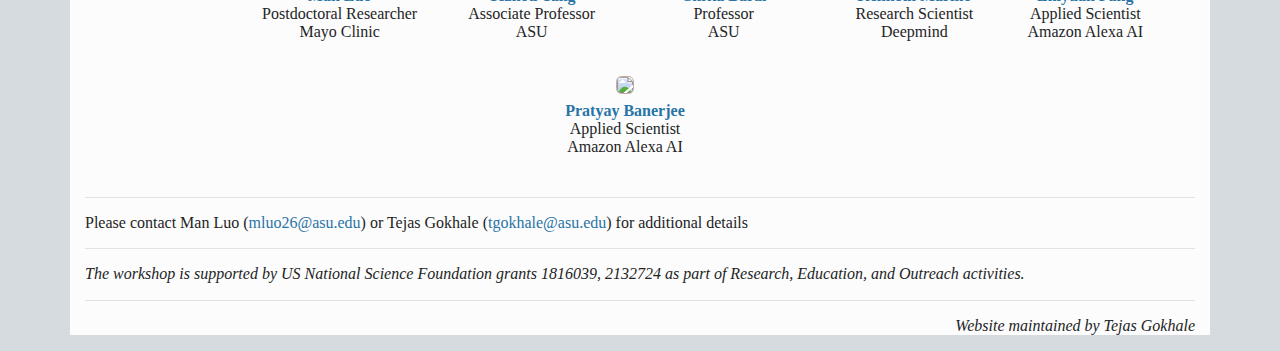
==== commit 77bf7af4: "add talk titles" ====
--- a/index.html
+++ b/index.html
@@ -80,6 +80,26 @@
 <div class="container" style="background-color: #fcfcfc;">
   <h2>Invited Speakers and Panelists</h2>
   <div class="row col-md-12 justify-content-center">
+
+    <div class="profile">
+      <a href="https://www.robots.ox.ac.uk/~karel/">
+        <img class="profile_img" height="160px" style="border-radius:30%" src="images/karel.jpeg" >
+        <br><big><b>Karel Lenc</b></big>
+        <br/>Research Scientist
+        <br/>Deepmind
+      </a>
+      <br/>(Talk: 0845 &ndash; 0935 PDT)
+    </div>
+    <div class="profile">
+      <a href="https://jiajunwu.com/">
+        <img class="profile_img" height="160px" style="border-radius:30%" src="https://jiajunwu.com/images/Jiajun_Wu.jpg" >
+        <br><big><b>Jiajun Wu</b></big>
+        <br/>Assistant Professor
+        <br/>Stanford University
+      </a>
+      <br/>(Talk: 1040 &ndash; 1120 PDT) 
+      <br/>(Panel: 1600 &ndash; 1700 PDT)
+    </div>
     <div class="profile">
       <a href="https://cs.brown.edu/people/ssrinath/">
         <img class="profile_img" height="160px" style="border-radius:30%" src="https://cs.brown.edu/people/ssrinath/images/www.jpg" >
@@ -91,17 +111,6 @@
     </div>
 
     <div class="profile">
-      <a href="https://jiajunwu.com/">
-        <img class="profile_img" height="160px" style="border-radius:30%" src="https://jiajunwu.com/images/Jiajun_Wu.jpg" >
-        <br><big><b>Jiajun Wu</b></big>
-        <br/>Assistant Professor
-        <br/>Stanford University
-      </a>
-      <br/>(Talk: 1040 &ndash; 1120 PDT) 
-      <br/>(Panel: 1600 &ndash; 1700 PDT)
-    </div>
-
-    <div class="profile">
       <a href="https://www.alanesuhr.com/">
         <img class="profile_img" height="160px" style="border-radius:30%" src="images/alane.jpg" >
         <br><big><b>Alane Suhr</b></big>
@@ -123,15 +132,6 @@
       <br/>(Panel: 1600 &ndash; 1700 PDT)
     </div>
 
-    <div class="profile">
-      <a href="https://www.robots.ox.ac.uk/~karel/">
-        <img class="profile_img" height="160px" style="border-radius:30%" src="images/karel.jpeg" >
-        <br><big><b>Karel Lenc</b></big>
-        <br/>Research Scientist
-        <br/>Deepmind
-      </a>
-      <br/>(Talk: 0845 &ndash; 0935 PDT)
-    </div>
 
     <div class="profile">
       <a href="https://www.hamidpalangi.com/">
@@ -163,6 +163,51 @@
       <br/>(Panel: 1600 &ndash; 1700 PDT)
     </div>
   </div>
+</div>
+
+
+<br>
+<div class="container" style="background-color: #fcfcfc;">
+  <h2>Schedule</h2>
+  <div class="row col-md-12 justify-content-center">
+    <table>
+      <tr>
+        <td>08:30 &ndash; 08:45&nbsp;&nbsp;</td>
+        <td>&nbsp;&nbsp;Welcome and Introduction</td>
+      </tr>
+      <tr>
+        <td>08:45 &ndash; 09:35&nbsp;&nbsp;</td>
+        <td>&nbsp;&nbsp;Karel Lenc</td>
+        <td><i><b>Evaluating and Training Large Language Models with Vision Capabilities</b></i></td>
+      </tr>
+      <tr><td>09:35 &ndash; 10:00&nbsp;&nbsp;</td><td>&nbsp;&nbsp;Spotlight Talks</td></tr>
+      <tr><td>10:00 &ndash; 10:40&nbsp;&nbsp;</td><td>&nbsp;&nbsp;Poster Session + Coffee Break</td></tr>
+      <tr>
+        <td>10:40 &ndash; 11:30&nbsp;&nbsp;</td>
+        <td>&nbsp;&nbsp;Jiajun Wu</td>
+        <td><i><b>Neuro-Symbolic Visual Reasoning in 2D and 3D</b></i></td>
+      </tr>
+      <tr>
+        <td>11:30 &ndash; 12:20&nbsp;&nbsp;</td>
+        <td>&nbsp;&nbsp;Srinath Sridhar</td>
+        <td><i><b>Multi-modality in 3D Scene Understanding</b></i></td>
+      </tr>
+      <tr><td>12:20 &ndash; 13:20&nbsp;&nbsp;</td><td>&nbsp;&nbsp;Lunch</td></tr>
+      <tr>
+        <td>13:20 &ndash; 14:10&nbsp;&nbsp;</td>
+        <td>&nbsp;&nbsp;Alane Suhr</td>
+        <td><i><b>Two Approaches to Grounded Language Evaluation</b></i></td>
+      </tr>
+      <tr>
+        <td>14:10 &ndash; 15:00&nbsp;&nbsp;</td>
+        <td>&nbsp;&nbsp;Angel Chang</td>
+        <td><i><b>Reasoning with language in 3D</b></i></td>
+      </tr>
+      <tr><td>15:00 &ndash; 16:00&nbsp;&nbsp;</td><td>&nbsp;&nbsp;Poster Session 2 + Coffee Break + Socials</td></tr>
+      <tr><td>16:00 &ndash; 17:15&nbsp;&nbsp;</td><td>&nbsp;&nbsp;Panel Discussion + Concluding Remarks</td></tr>
+    </table>
+  </div>
+  <br>
 </div>
 
 <br>
@@ -302,8 +347,8 @@
     <br/>
     <embed src="posters_2023/poster_9.pdf#view=FitH" width="1000px" height="600px" />
     <br/>
-<!--     <embed src="posters_2023/poster_10.pdf#view=FitH" width="1000px" height="600px" />
-    <br/> -->
+    <embed src="posters_2023/poster_10.pdf#view=FitH" width="1000px" height="600px" />
+    <br/>
     <embed src="posters_2023/poster_13.pdf#view=FitH" width="1000px" height="600px" />
     <br/>
     <embed src="posters_2023/poster_14.pdf#view=FitH" width="1000px" height="600px" />
@@ -324,35 +369,22 @@
     <br/>
     <embed src="posters_2023/poster_26.pdf#view=FitH" width="1000px" height="600px" />
     <br/>
+    <embed src="posters_2023/poster_27.pdf#view=FitH" width="1000px" height="600px" />
+    <br/>
     <embed src="posters_2023/poster_30.pdf#view=FitH" width="1000px" height="600px" />
     <br/>
+    <embed src="posters_2023/poster_33.pdf#view=FitH" width="1000px" height="600px" />
+    <br/>
     <embed src="posters_2023/poster_34.pdf#view=FitH" width="1000px" height="600px" />
+    <br/>
+    <embed src="posters_2023/poster_35.pdf#view=FitH" width="1000px" height="600px" />
     <br/>
     <embed src="posters_2023/poster_36.pdf#view=FitH" width="1000px" height="600px" />
   </div>
 </details>
 </div>
 
-<br>
-<div class="container" style="background-color: #fcfcfc;">
-  <h2>Schedule</h2>
-  <div class="row col-md-12 justify-content-center">
-    <table>
-      <tr><td>08:30 &ndash; 08:45&nbsp;&nbsp;</td><td>&nbsp;&nbsp;Welcome and Introduction</td></tr>
-      <tr><td>08:45 &ndash; 09:35&nbsp;&nbsp;</td><td>&nbsp;&nbsp;Karel Lenc</td></tr>
-      <tr><td>09:35 &ndash; 10:00&nbsp;&nbsp;</td><td>&nbsp;&nbsp;Spotlight Talks</td></tr>
-      <tr><td>10:00 &ndash; 10:40&nbsp;&nbsp;</td><td>&nbsp;&nbsp;Poster Session + Coffee Break</td></tr>
-      <tr><td>10:40 &ndash; 11:30&nbsp;&nbsp;</td><td>&nbsp;&nbsp;Jiajun Wu</td></tr>
-      <tr><td>11:30 &ndash; 12:20&nbsp;&nbsp;</td><td>&nbsp;&nbsp;Srinath Sridhar</td></tr>
-      <tr><td>12:20 &ndash; 13:20&nbsp;&nbsp;</td><td>&nbsp;&nbsp;Lunch</td></tr>
-      <tr><td>13:20 &ndash; 14:10&nbsp;&nbsp;</td><td>&nbsp;&nbsp;Alane Suhr</td></tr>
-      <tr><td>14:10 &ndash; 15:00&nbsp;&nbsp;</td><td>&nbsp;&nbsp;Angel Chang</td></tr>
-      <tr><td>15:00 &ndash; 16:00&nbsp;&nbsp;</td><td>&nbsp;&nbsp;Poster Session 2 + Coffee Break + Socials</td></tr>
-      <tr><td>16:00 &ndash; 17:00&nbsp;&nbsp;</td><td>&nbsp;&nbsp;Panel Discussion + Concluding Remarks</td></tr>
-    </table>
-  </div>
-  <br>
-</div>
+
 <br/>
 <div class="container" style="background-color: #fcfcfc;">
   <h2>Organizers</h2>
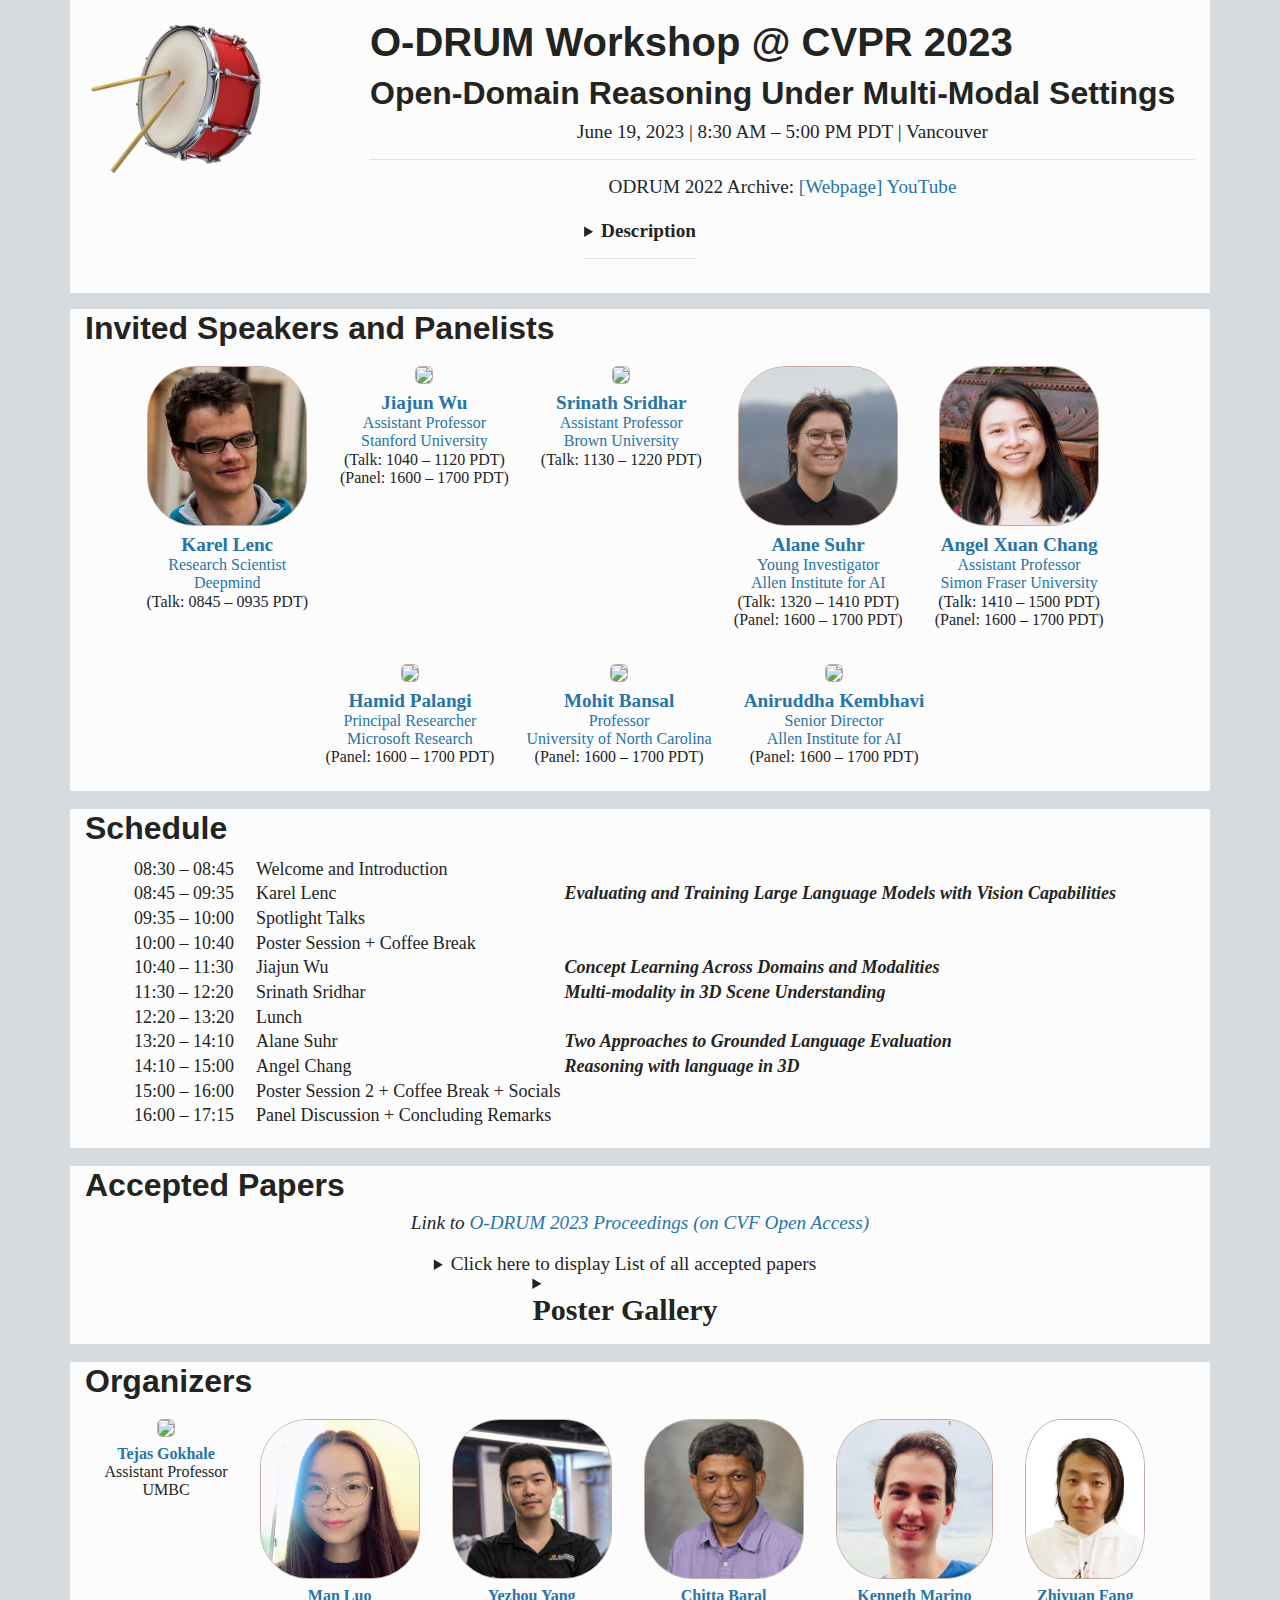
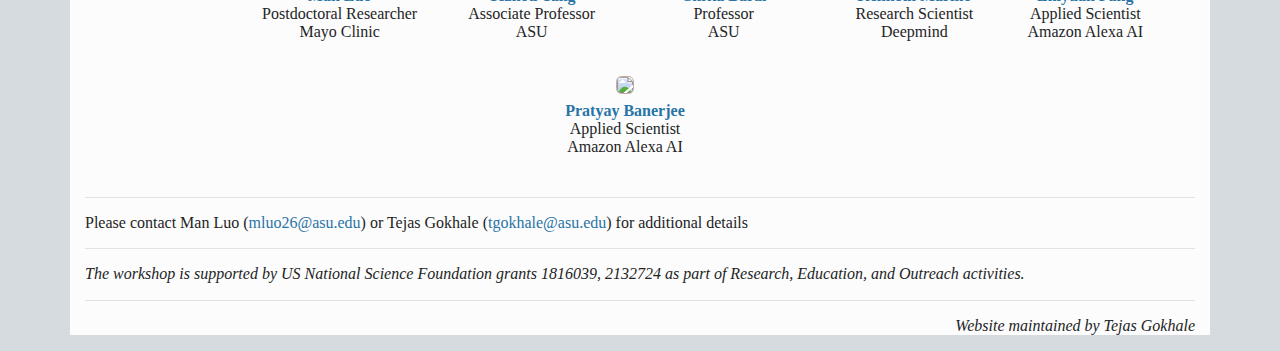
==== commit e1c7f27f: "Update index.html" ====
--- a/index.html
+++ b/index.html
@@ -185,7 +185,7 @@
       <tr>
         <td>10:40 &ndash; 11:30&nbsp;&nbsp;</td>
         <td>&nbsp;&nbsp;Jiajun Wu</td>
-        <td><i><b>Neuro-Symbolic Visual Reasoning in 2D and 3D</b></i></td>
+        <td><i><b>Concept Learning Across Domains and Modalities</b></i></td>
       </tr>
       <tr>
         <td>11:30 &ndash; 12:20&nbsp;&nbsp;</td>
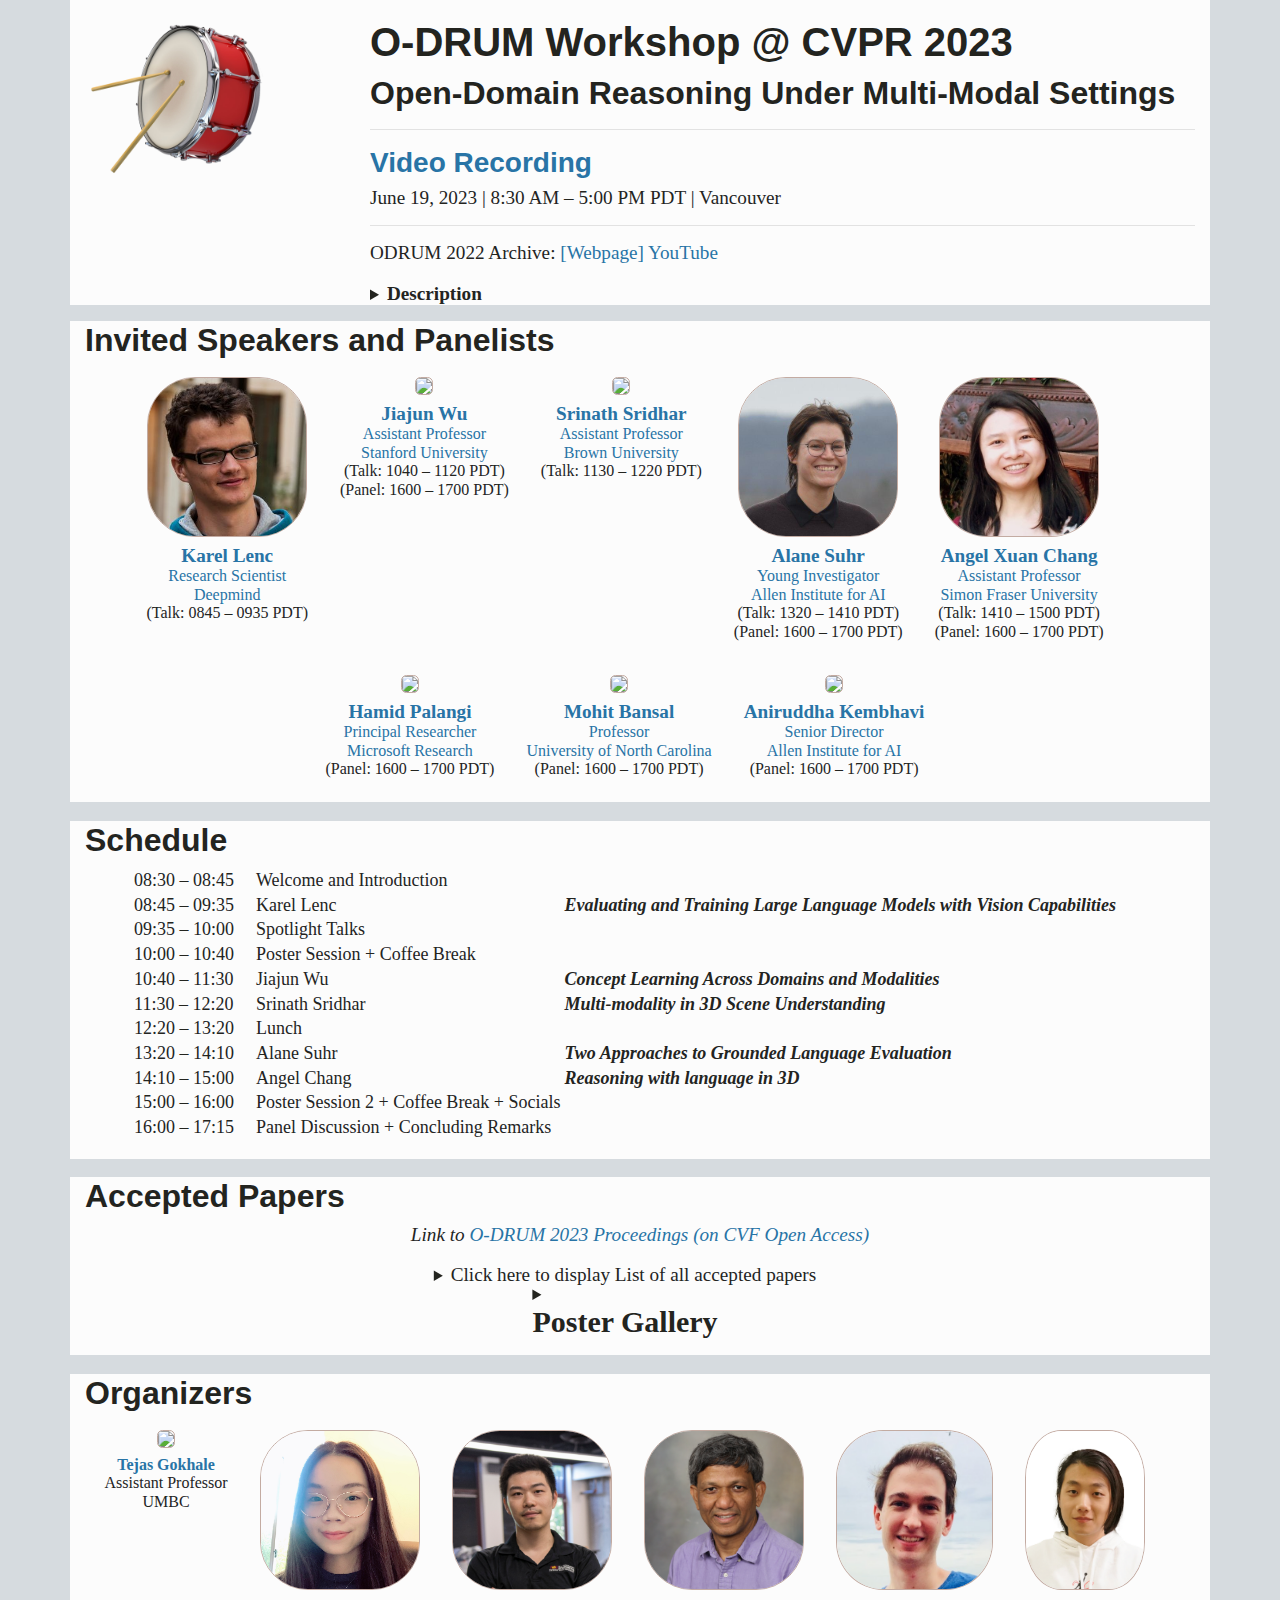
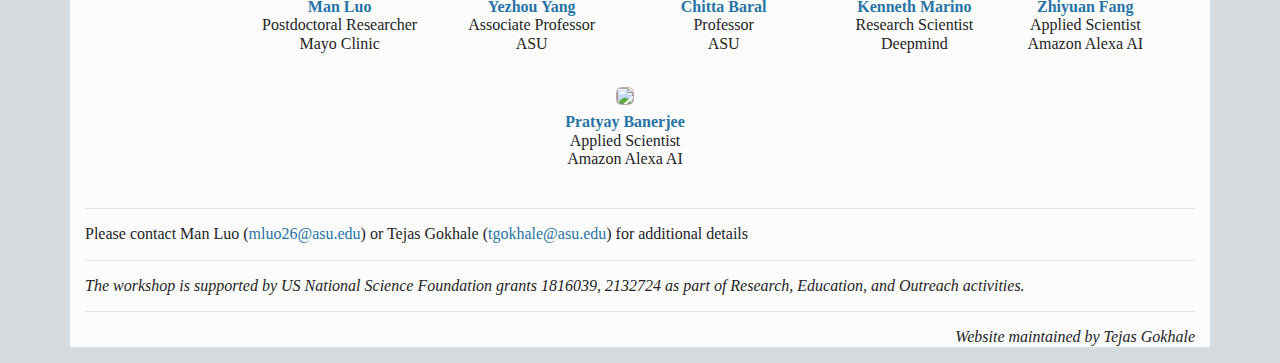
==== commit 83324bbd: "Update index.html" ====
--- a/index.html
+++ b/index.html
@@ -55,24 +55,25 @@
       <br>
       <h1 >O-DRUM Workshop @ CVPR 2023</h1>
       <h2 >Open-Domain Reasoning Under Multi-Modal Settings</h2>
-      <big><center>
+      <hr>
+      <h3> <a href="https://www.youtube.com/watch?v=R893pDrHdCI"> Video Recording </a></h3>
+      <big>
         June 19, 2023 | 8:30 AM &ndash; 5:00 PM PDT | Vancouver 
         <br/> <hr>ODRUM 2022 Archive: <a href="./archive_2022.html">[Webpage]</a> <a href="https://youtu.be/vxizyhlTRLU"> YouTube </a> 
-      </center></big>
-              <br>
-    </div>
-    <center>
-    <details>
-      <summary><big><b>Description</b></big></summary>
-      <p>
-        AI has undergone a paradigm shift in the past decade &ndash; the connection between vision and language (V+L) is now an integral part of AI, with deep impact beyond vision and NLP &ndash; robotics, graphics, cybersecurity, and HCI are utilizing V+L tools and there are direct industrial implications for software, arts, and media. The link between vision and language is much more complex than simple image--text alignment – the use of language for reasoning beyond the visible (for example, physical reasoning, spatial reasoning, commonsense reasoning, and embodied reasoning) is being pursued. Open-Domain Reasoning in Multi-Modal Settings (ODRUM 2023) provides a platform for discussions on multimodal (vision+language) topics with special emphasis on reasoning capabilities.
-      </p>
-      <p>
-        The aim of ODRUM 2023 is to address the emerging topic of visual reasoning using multiple modalities (such as text, images, videos, audio, etc.). The workshop will feature invited talks by experts in the realm of reasoning such as: embodied AI, navigation, learning via interaction and collaboration with humans, building large V+L that can perform multiple tasks, visual grounding, and the use of language to instruct robots. Participants and speakers will converge for a panel discussion to discuss the importance of reasoning (a core AI topic that has a rich and long history since the 1950s) to computer vision, relevance to recent progress in visual reasoning, discuss trends and challenges in open-domain reasoning, from different perspectives of NLP, vision, machine learning, and robotics researchers.
-      </p>
-    </details>
+      </big>
+      <br>
+      <br>
+      <details>
+        <summary><big><b>Description</b></big></summary>
+        <p>
+          AI has undergone a paradigm shift in the past decade &ndash; the connection between vision and language (V+L) is now an integral part of AI, with deep impact beyond vision and NLP &ndash; robotics, graphics, cybersecurity, and HCI are utilizing V+L tools and there are direct industrial implications for software, arts, and media. The link between vision and language is much more complex than simple image--text alignment – the use of language for reasoning beyond the visible (for example, physical reasoning, spatial reasoning, commonsense reasoning, and embodied reasoning) is being pursued. Open-Domain Reasoning in Multi-Modal Settings (ODRUM 2023) provides a platform for discussions on multimodal (vision+language) topics with special emphasis on reasoning capabilities.
+        </p>
+        <p>
+          The aim of ODRUM 2023 is to address the emerging topic of visual reasoning using multiple modalities (such as text, images, videos, audio, etc.). The workshop will feature invited talks by experts in the realm of reasoning such as: embodied AI, navigation, learning via interaction and collaboration with humans, building large V+L that can perform multiple tasks, visual grounding, and the use of language to instruct robots. Participants and speakers will converge for a panel discussion to discuss the importance of reasoning (a core AI topic that has a rich and long history since the 1950s) to computer vision, relevance to recent progress in visual reasoning, discuss trends and challenges in open-domain reasoning, from different perspectives of NLP, vision, machine learning, and robotics researchers.
+        </p>
+      </details>
+    </div>
     <hr/><br/>
-    </center>
   </div>
 </div>
 
